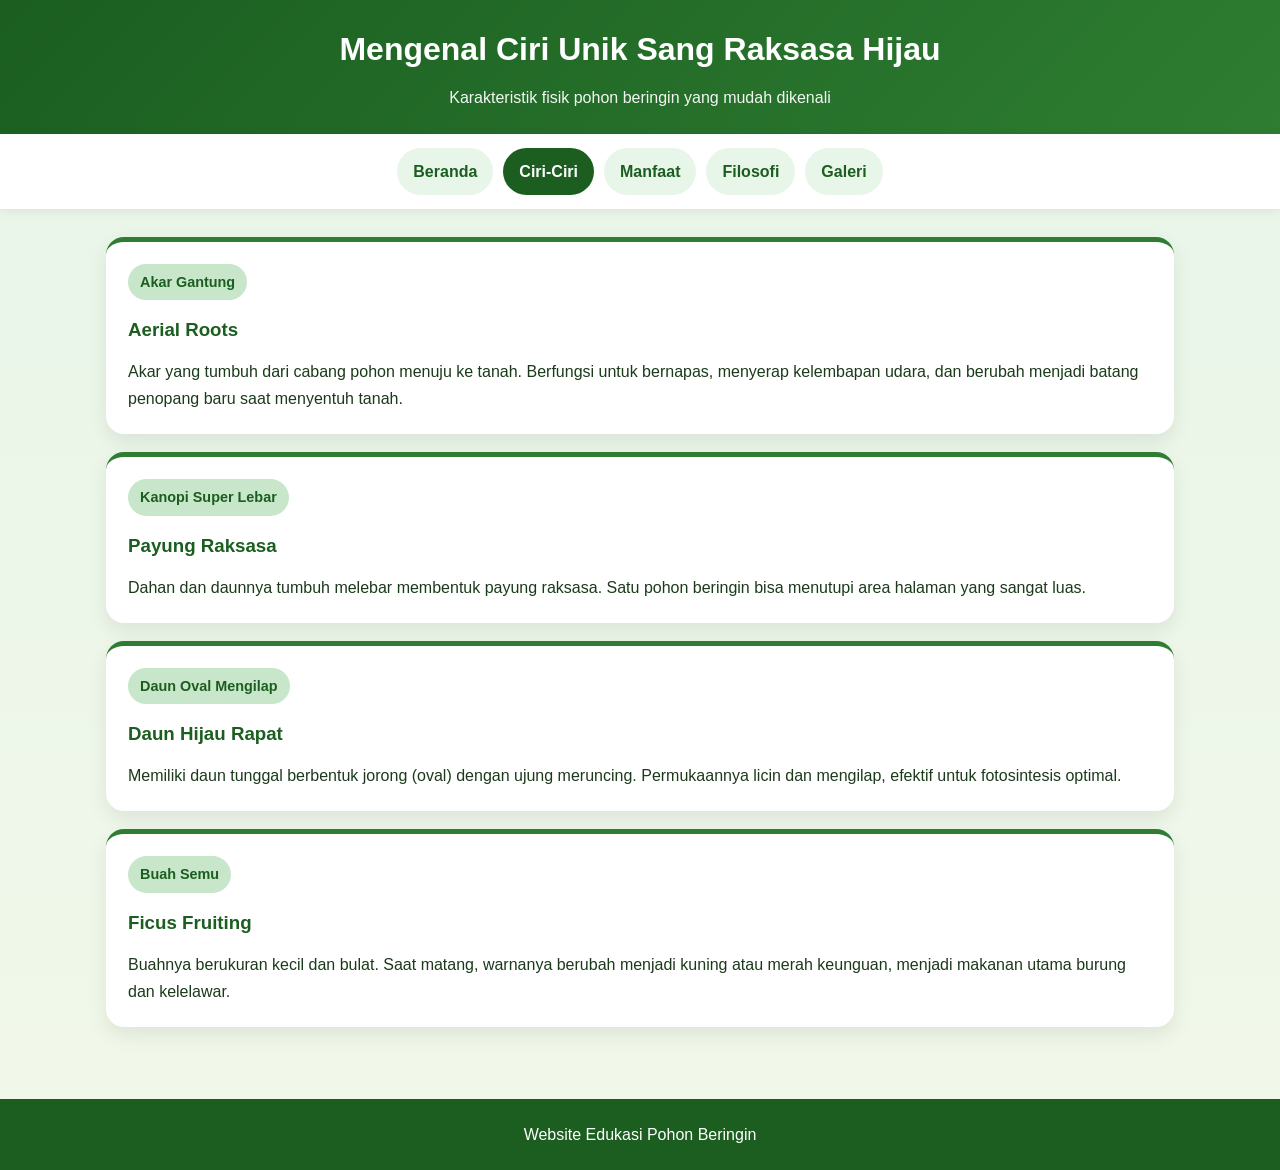
==== ciri-ciri.html @ f7401b62 "Add files via upload" ====
<!DOCTYPE html>
<html lang="id">
<head>
  <meta charset="UTF-8" />
  <meta name="viewport" content="width=device-width, initial-scale=1.0" />
  <title>Pohon Beringin - Ciri-Ciri</title>
  <link rel="stylesheet" href="style.css" />
</head>
<body>
  <header>
    <h1>Mengenal Ciri Unik Sang Raksasa Hijau</h1>
    <p>Karakteristik fisik pohon beringin yang mudah dikenali</p>
  </header>

  <nav>
    <a href="index.html">Beranda</a>
    <a class="active" href="ciri-ciri.html">Ciri-Ciri</a>
    <a href="manfaat.html">Manfaat</a>
    <a href="filosofi.html">Filosofi</a>
    <a href="galeri.html">Galeri</a>
  </nav>

  <div class="container">
    <div class="card">
      <span class="badge">Akar Gantung</span>
      <h3>Aerial Roots</h3>
      <p>Akar yang tumbuh dari cabang pohon menuju ke tanah. Berfungsi untuk bernapas, menyerap kelembapan udara, dan berubah menjadi batang penopang baru saat menyentuh tanah.</p>
    </div>

    <div class="card" style="margin-top: 18px;">
      <span class="badge">Kanopi Super Lebar</span>
      <h3>Payung Raksasa</h3>
      <p>Dahan dan daunnya tumbuh melebar membentuk payung raksasa. Satu pohon beringin bisa menutupi area halaman yang sangat luas.</p>
    </div>

    <div class="card" style="margin-top: 18px;">
      <span class="badge">Daun Oval Mengilap</span>
      <h3>Daun Hijau Rapat</h3>
      <p>Memiliki daun tunggal berbentuk jorong (oval) dengan ujung meruncing. Permukaannya licin dan mengilap, efektif untuk fotosintesis optimal.</p>
    </div>

    <div class="card" style="margin-top: 18px;">
      <span class="badge">Buah Semu</span>
      <h3>Ficus Fruiting</h3>
      <p>Buahnya berukuran kecil dan bulat. Saat matang, warnanya berubah menjadi kuning atau merah keunguan, menjadi makanan utama burung dan kelelawar.</p>
    </div>
  </div>

  <div class="footer">
    <p>Website Edukasi Pohon Beringin</p>
  </div>
</body>
</html>
---- style.css ----
* {
  margin: 0;
  padding: 0;
  box-sizing: border-box;
  font-family: 'Segoe UI', Tahoma, Geneva, Verdana, sans-serif;
}

body {
  background: linear-gradient(180deg, #e8f5e9 0%, #f1f8e9 100%);
  color: #1b3a1b;
  line-height: 1.7;
}

header {
  background: linear-gradient(135deg, #1b5e20, #2e7d32);
  color: white;
  padding: 22px 16px;
  text-align: center;
  box-shadow: 0 4px 18px rgba(0,0,0,0.15);
}

header h1 {
  font-size: 2rem;
  margin-bottom: 8px;
}

header p {
  opacity: 0.95;
}

nav {
  background: #ffffff;
  display: flex;
  justify-content: center;
  flex-wrap: wrap;
  gap: 10px;
  padding: 14px 12px;
  position: sticky;
  top: 0;
  z-index: 1000;
  box-shadow: 0 2px 10px rgba(0,0,0,0.08);
}

nav a {
  text-decoration: none;
  color: #1b5e20;
  font-weight: 700;
  padding: 10px 16px;
  border-radius: 999px;
  transition: 0.3s;
  background: #e8f5e9;
}

nav a:hover,
nav a.active {
  background: #1b5e20;
  color: white;
}

.container {
  max-width: 1100px;
  margin: 28px auto;
  padding: 0 16px 40px;
}

.hero {
  background: linear-gradient(rgba(27,94,32,0.78), rgba(27,94,32,0.78)),
    url('https://images.unsplash.com/photo-1448375240586-882707db888b?auto=format&fit=crop&w=1400&q=80');
  background-size: cover;
  background-position: center;
  color: white;
  border-radius: 20px;
  padding: 70px 28px;
  text-align: center;
  box-shadow: 0 12px 30px rgba(0,0,0,0.18);
}

.hero h2 {
  font-size: 2rem;
  margin-bottom: 12px;
}

.hero p {
  max-width: 850px;
  margin: 0 auto;
  font-size: 1.05rem;
}

.card-grid {
  display: grid;
  grid-template-columns: repeat(auto-fit, minmax(250px, 1fr));
  gap: 18px;
  margin-top: 24px;
}

.card {
  background: white;
  border-radius: 18px;
  padding: 22px;
  box-shadow: 0 8px 20px rgba(0,0,0,0.08);
  border-top: 5px solid #2e7d32;
}

.card h3 {
  color: #1b5e20;
  margin-bottom: 12px;
}

.section-title {
  margin: 34px 0 16px;
  font-size: 1.6rem;
  color: #1b5e20;
}

ul {
  padding-left: 20px;
}

li {
  margin-bottom: 10px;
}

.badge {
  display: inline-block;
  background: #c8e6c9;
  color: #1b5e20;
  padding: 6px 12px;
  border-radius: 999px;
  font-size: 0.9rem;
  font-weight: 700;
  margin-bottom: 14px;
}

.info-box {
  background: #f7fff7;
  border-left: 5px solid #43a047;
  padding: 18px;
  border-radius: 14px;
  margin-top: 16px;
}

.footer {
  text-align: center;
  padding: 22px 14px;
  background: #1b5e20;
  color: white;
  margin-top: 32px;
}

.gallery {
  display: grid;
  grid-template-columns: repeat(auto-fit, minmax(220px, 1fr));
  gap: 16px;
}

.gallery-item {
  background: white;
  border-radius: 18px;
  overflow: hidden;
  box-shadow: 0 8px 18px rgba(0,0,0,0.08);
}

.gallery-item img {
  width: 100%;
  height: 180px;
  object-fit: cover;
}

.gallery-item p {
  padding: 14px;
}

@media (max-width: 600px) {
  header h1 {
    font-size: 1.5rem;
  }

  .hero {
    padding: 50px 18px;
  }

  .hero h2 {
    font-size: 1.5rem;
  }
}
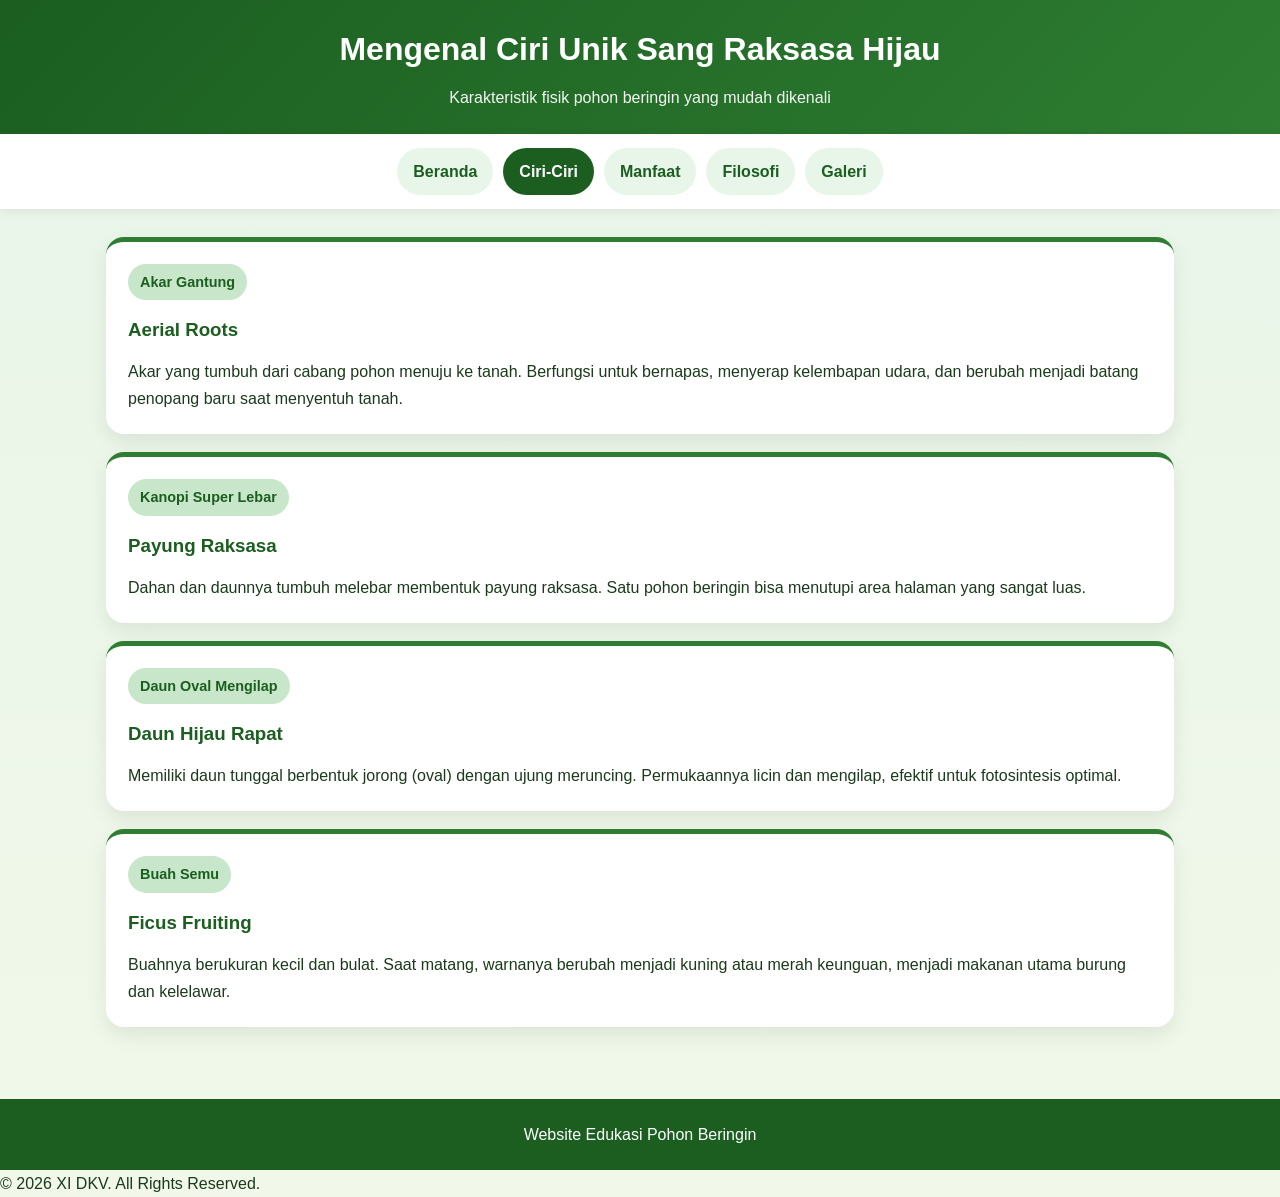
==== commit 6424c608: "Add footer credit section to ciri-ciri.html" ====
--- a/ciri-ciri.html
+++ b/ciri-ciri.html
@@ -49,5 +49,8 @@
   <div class="footer">
     <p>Website Edukasi Pohon Beringin</p>
   </div>
+  <footer class="credit-footer">
+        <p>© 2026 XI DKV. All Rights Reserved.</p>
+    </footer>
 </body>
-</html>+</html>
--- a/style.css
+++ b/style.css
@@ -182,4 +182,11 @@
   .hero h2 {
     font-size: 1.5rem;
   }
-}+  .credit-footer {
+    border-top: 1px solid #e0e0e0; 
+    padding-top: 15px; 
+    margin-top: 30px; 
+    text-align: center;
+    color: #666;
+}
+}
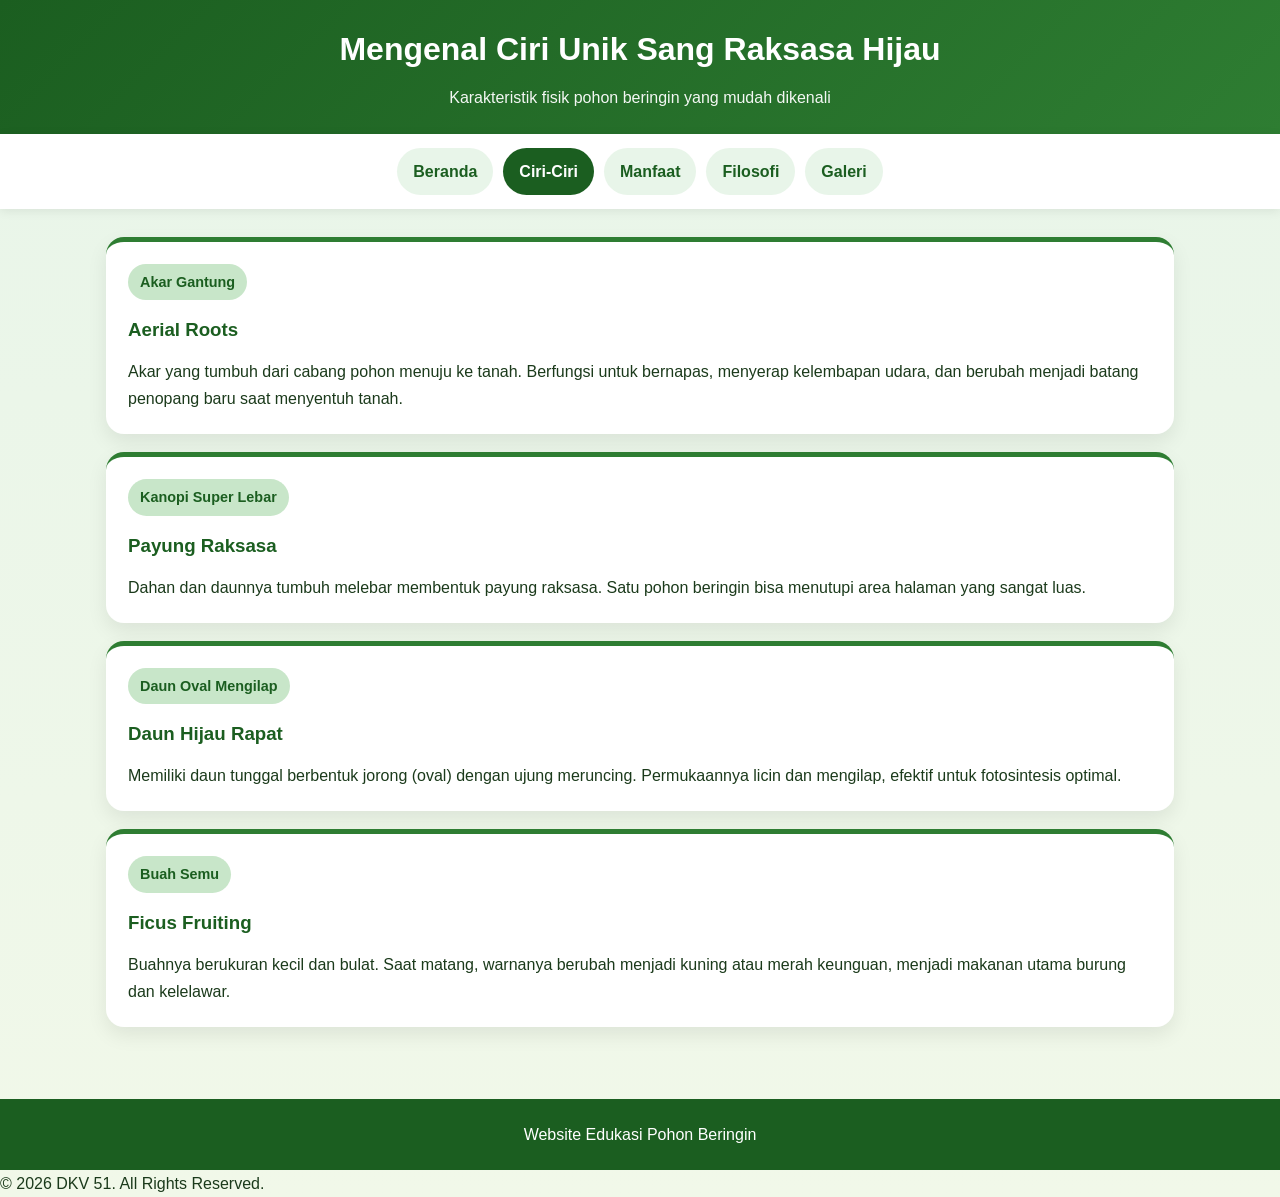
==== commit 0b11387e: "Update ciri-ciri.html" ====
--- a/ciri-ciri.html
+++ b/ciri-ciri.html
@@ -4,6 +4,7 @@
   <meta charset="UTF-8" />
   <meta name="viewport" content="width=device-width, initial-scale=1.0" />
   <title>Pohon Beringin - Ciri-Ciri</title>
+  <link rel="icon" type="image/png" href="https://www.smkn2wonosari.sch.id/media_library/images/2ea0367269a128e0875057e90101837e.png">
   <link rel="stylesheet" href="style.css" />
 </head>
 <body>
@@ -50,7 +51,7 @@
     <p>Website Edukasi Pohon Beringin</p>
   </div>
   <footer class="credit-footer">
-        <p>© 2026 XI DKV. All Rights Reserved.</p>
+        <p>© 2026 DKV 51. All Rights Reserved.</p>
     </footer>
 </body>
 </html>
--- a/style.css
+++ b/style.css
@@ -182,11 +182,16 @@
   .hero h2 {
     font-size: 1.5rem;
   }
-  .credit-footer {
-    border-top: 1px solid #e0e0e0; 
-    padding-top: 15px; 
-    margin-top: 30px; 
+ .credit-footer {
+    position: fixed; 
+    bottom: 0; 
+    left: 0;
+    width: 100%; 
+    border-top: 3px solid #f1f6eb; 
+    background-color: #f1f6eb; 
+    padding: 15px 0; 
     text-align: center;
-    color: #666;
+    color: #1a4314;
+    z-index: 999; 
 }
 }
